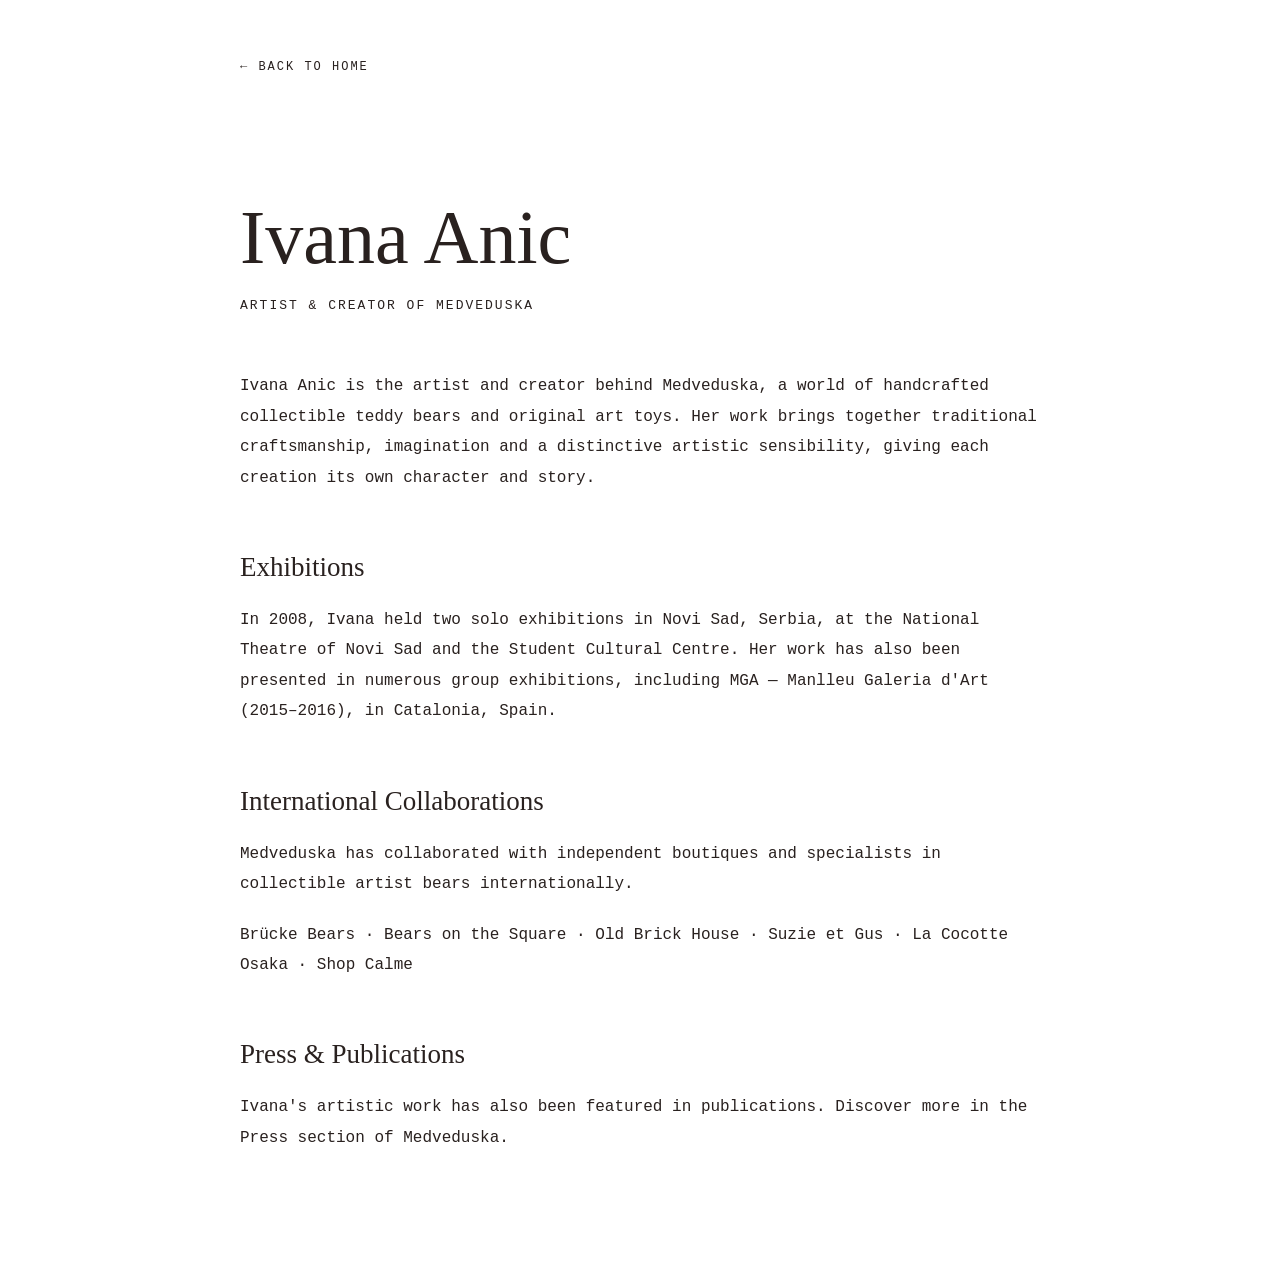
==== about.html @ b2681ceb "Rename about to about.html" ====
<!DOCTYPE html>
<html lang="en">
<head>
  <meta charset="UTF-8">
  <meta name="viewport" content="width=device-width, initial-scale=1">
  <title>About Ivana Anic | Medveduska</title>
  <link rel="stylesheet" href="styles.css">

  <style>
    .about-page {
      max-width: 850px;
      margin: 0 auto;
      padding: 55px 25px 100px;
    }

    .about-back {
      display: inline-block;
      margin-bottom: 55px;
      color: inherit;
      text-decoration: none;
      font-size: 12px;
      letter-spacing: 2px;
    }

    .about-page h1 {
      font-family: Georgia, serif;
      font-size: clamp(42px, 7vw, 76px);
      font-weight: normal;
      margin-bottom: 5px;
    }

    .about-subtitle {
      font-size: 13px;
      letter-spacing: 2px;
      text-transform: uppercase;
      margin-bottom: 55px;
    }

    .about-page h2 {
      font-family: Georgia, serif;
      font-size: 27px;
      font-weight: normal;
      margin-top: 55px;
      margin-bottom: 18px;
    }

    .about-page p {
      font-size: 16px;
      line-height: 1.9;
      margin-bottom: 20px;
    }

    .about-links {
      line-height: 2.2;
    }

    .about-links a,
    .press-link {
      color: inherit;
      text-underline-offset: 4px;
    }
  </style>
</head>

<body>
  <main class="about-page">

    <a class="about-back" href="index.html">← BACK TO HOME</a>

    <h1>Ivana Anic</h1>
    <div class="about-subtitle">Artist & Creator of Medveduska</div>

    <p>
      Ivana Anic is the artist and creator behind Medveduska,
      a world of handcrafted collectible teddy bears and original
      art toys. Her work brings together traditional craftsmanship,
      imagination and a distinctive artistic sensibility, giving
      each creation its own character and story.
    </p>

    <h2>Exhibitions</h2>

    <p>
      In 2008, Ivana held two solo exhibitions in Novi Sad, Serbia,
      at the National Theatre of Novi Sad and the Student Cultural Centre.
      Her work has also been presented in numerous group exhibitions,
      including MGA — Manlleu Galeria d'Art (2015–2016),
      in Catalonia, Spain.
    </p>

    <h2>International Collaborations</h2>

    <p>
      Medveduska has collaborated with independent boutiques
      and specialists in collectible artist bears internationally.
    </p>

    <p class="about-links">
      <a href="https://www.instagram.com/brucke_bears/" target="_blank" rel="noopener noreferrer">Brücke Bears</a> ·
      <a href="https://www.instagram.com/bears_on_the_square/" target="_blank" rel="noopener noreferrer">Bears on the Square</a> ·
      <a href="https://www.instagram.com/oldbrickhouse/" target="_blank" rel="noopener noreferrer">Old Brick House</a> ·
      <a href="https://www.instagram.com/suzieetgus/" target="_blank" rel="noopener noreferrer">Suzie et Gus</a> ·
      <a href="https://www.instagram.com/lacocotte.osaka/" target="_blank" rel="noopener noreferrer">La Cocotte Osaka</a> ·
      <a href="https://www.instagram.com/shop.calme/" target="_blank" rel="noopener noreferrer">Shop Calme</a>
    </p>

    <h2>Press & Publications</h2>

    <p>
      Ivana's artistic work has also been featured in publications.
      Discover more in the Press section of Medveduska.
    </p>

  </main>
</body>
</html>
---- styles.css ----
:root{--ink:#29211f;--muted:#6f6660;--line:#b8b1aa;--paper:#fff;--serif:"Libre Caslon Display",Georgia,serif;--type:"Courier Prime","Courier New",monospace}
*{box-sizing:border-box}html{scroll-behavior:smooth}body{margin:0;background:var(--paper);color:var(--ink);font-family:var(--type);font-size:16px;line-height:1.45}img{display:block;max-width:100%}a{color:inherit;text-decoration:none}.shell{width:min(1180px,calc(100% - 64px));margin-inline:auto}.site-header{height:96px;display:grid;grid-template-columns:1fr auto;align-items:center;gap:30px}.nav{display:flex;justify-content:center;gap:40px;font-size:13px}.nav a{padding:10px 0;white-space:nowrap}.nav a.active{border-bottom:1px solid var(--ink)}.header-tools{display:flex;align-items:center;gap:24px;font-size:13px}.instagram{font-family:Arial,sans-serif;font-size:29px;line-height:1}.brand-mobile,.menu-button{display:none}.hero{min-height:650px;border-bottom:1px solid var(--line);display:grid;grid-template-columns:38% 62%;align-items:end;overflow:hidden}.hero-copy{align-self:center;padding:30px 0 60px 20px;z-index:2}.eyebrow{font-size:15px;letter-spacing:.04em;margin:0 0 24px}.tiny-rule{display:block;width:28px;border-top:1px solid var(--ink);margin:0 0 25px}.hero h1{font-family:var(--serif);font-weight:400;font-size:clamp(64px,7vw,96px);line-height:.95;letter-spacing:.01em;margin:0 0 35px}.hero h2{font-family:var(--type);font-weight:400;font-size:26px;line-height:1.55;letter-spacing:.02em;margin:0 0 32px}.intro{font-size:17px;line-height:1.55;margin:0 0 36px}.outline-button{width:290px;height:55px;border:1px solid #777;display:flex;align-items:center;justify-content:center;gap:26px;font-size:14px;letter-spacing:.06em;transition:.2s}.outline-button:hover{background:#29211f;color:#fff}.hero-art{height:650px;position:relative;display:flex;align-items:flex-end;justify-content:center}.hero-art>img{width:min(680px,100%);height:620px;object-fit:contain;object-position:center bottom}.hero-note{position:absolute;right:0;top:110px;text-align:center;font-size:20px;line-height:1.55}.hero-note .star{display:block;font-family:Georgia,serif;font-size:45px;margin-bottom:18px;color:#73542c}.hero-note p{margin:0}.feature-grid{padding:28px 0 55px;display:grid;grid-template-columns:repeat(3,1fr);gap:42px}.feature-card img{width:100%;aspect-ratio:1.12/1;object-fit:cover;background:#fafafa}.feature-card span{display:flex;justify-content:space-between;border-bottom:1px solid #aaa;padding:17px 2px 11px;font-size:15px;letter-spacing:.03em}.feature-card b{font-weight:400}.press{border-top:0;padding:5px 0 55px;display:grid;grid-template-columns:250px 1fr;gap:55px}.press-copy{position:relative;padding-top:20px}.press-copy h2{font-family:var(--serif);font-size:42px;font-weight:400;letter-spacing:.05em;margin:0 0 10px}.press-copy p{font-size:14px}.outline-button.small{width:190px;height:44px;font-size:12px;margin-top:28px}.botanical{font-family:Georgia,serif;font-size:28px;line-height:.7;margin:42px 0 0 18px;color:#8c6030;transform:rotate(-8deg);width:max-content}.dreams{margin:0 0 0 72px!important;transform:rotate(-8deg);font-size:16px!important;line-height:1.4!important}.press-grid{display:grid;grid-template-columns:repeat(4,1fr);gap:34px}.press-grid article img{width:100%;aspect-ratio:.76;object-fit:cover}.press-grid article p{font-size:13px;line-height:1.45}.footer-line{height:100px;border-top:1px solid var(--line);display:flex;justify-content:flex-end;align-items:flex-start;gap:16px;padding-top:4px;font-size:22px}.sr-only{position:absolute;width:1px;height:1px;padding:0;margin:-1px;overflow:hidden;clip:rect(0,0,0,0);white-space:nowrap;border:0}
@media(max-width:980px){.site-header{height:76px;grid-template-columns:1fr auto auto}.brand-mobile,.menu-button{display:block}.brand-mobile{font-size:14px}.menu-button{border:0;background:none;font:inherit;font-size:13px}.nav{position:absolute;top:76px;left:0;right:0;background:#fff;z-index:10;display:none;flex-direction:column;gap:0;padding:20px 32px;border-bottom:1px solid var(--line)}.nav.open{display:flex}.header-tools{gap:12px}.hero{grid-template-columns:42% 58%;min-height:auto}.hero-copy{padding:65px 0 10px}.hero-art{height:600px}.hero-art>img{height:580px}.hero-note{right:3%;top:70px}.feature-grid{gap:20px}.press{grid-template-columns:1fr}.press-grid{gap:20px}}

@media(max-width:430px){.hero h1{font-size:56px}.press-grid{grid-template-columns:1fr 1fr;gap:16px}.press-grid article p{font-size:11px}}

@media (max-width: 700px) {
  .hero {
  grid-template-columns: 42% 58%;
  align-items: center;
}
.hero h1 {
  font-size: 30px;
}

.hero h2 {
  font-size: 14px;
}

.hero .intro {
  font-size: 11px;
}
  .hero-copy {
    padding-left: 0;
  }

  .hero-art img {
    width: 100%;
    height: auto;
    object-fit: contain;
  }

  .feature-grid {
    grid-template-columns: repeat(3, minmax(0, 1fr));
    gap: 12px;
  }

  .feature-card img {
    width: 100%;
    height: auto;
    object-fit: contain;
  }
}
@media (max-width: 700px) {
  .hero {
    display: grid;
    grid-template-columns: 42% 58%;
    align-items: center;
  }

  .hero-copy {
    grid-column: 1;
    grid-row: 1;
    min-width: 0;
  }

  .hero-art {
    grid-column: 2;
    grid-row: 1;
    min-width: 0;
  }
}
@media (max-width: 700px) {
  .hero.shell {
    display: grid !important;
    grid-template-columns: minmax(0, 42%) minmax(0, 58%) !important;
    align-items: center;
  }

  .hero-copy {
    grid-column: 1 !important;
    grid-row: 1 !important;
    min-width: 0;
  }

  .hero-art {
    grid-column: 2 !important;
    grid-row: 1 !important;
    min-width: 0;
  }

  .hero-art img {
    width: 100%;
    height: auto;
  }
}
@media (max-width: 700px) {
  .hero-art {
    width: 58%;
    height: auto;
    margin-left: auto;
    position: relative;
  }

  .hero-art img {
    width: 100%;
    height: auto;
    object-fit: contain;
  }

  .hero-note {
    position: absolute;
    right: 0;
    top: 12%;
    font-size: 10px;
    line-height: 1.4;
  }
}
@media (max-width: 700px) {
 .hero-note {
  position: absolute !important;
  top: -45px !important;
  right: 0 !important;
  font-size: 11px !important;
  line-height: 1.5 !important;
}

  .hero-art {
    margin-top: 130px !important;
  }

  .hero-copy {
    position: relative;
    z-index: 2;
  }
}
@media (max-width: 700px) {
  .hero-art {
    width: 68% !important;
    margin-left: auto !important;
    margin-top: 145px !important;
  }

  .hero-note {
    top: -35px !important;
    right: 0 !important;
    width: 100% !important;
    white-space: nowrap !important;
    font-size: 9px !important;
    line-height: 1.2 !important;
    text-align: right !important;
  }

  .hero-note br {
    display: none !important;
  }
}
@media (min-width: 701px) {
  .hero-note {
    top: 110px !important;
    right: 0 !important;
    width: auto !important;
    white-space: normal !important;
    text-align: center !important;
    font-size: 20px !important;
    line-height: 1.55 !important;
  }
}
@media (max-width: 700px) {
  .hero-note {
    width: 100% !important;
    white-space: normal !important;
    overflow: visible !important;
    text-align: center !important;
    font-size: 11px !important;
  }

  .hero-note br {
    display: block !important;
  }
}
@media (max-width: 700px) {
  .site-header {
    grid-template-columns: auto auto 1fr !important;
    gap: 10px !important;
  }

  .header-tools {
    gap: 8px !important;
    justify-content: flex-end;
    min-width: 0;
  }

  .header-tools span {
    display: inline-flex !important;
    align-items: center;
    gap: 3px;
    white-space: nowrap;
  }

  .header-tools button {
    font-size: 10px;
    padding: 2px 3px;
  }

  .header-tools .instagram {
    font-size: 20px;
  }

  .header-tools .shop-link {
    font-size: 10px;
  }

  .brand-mobile,
  .menu-button {
    font-size: 10px;
  }
}
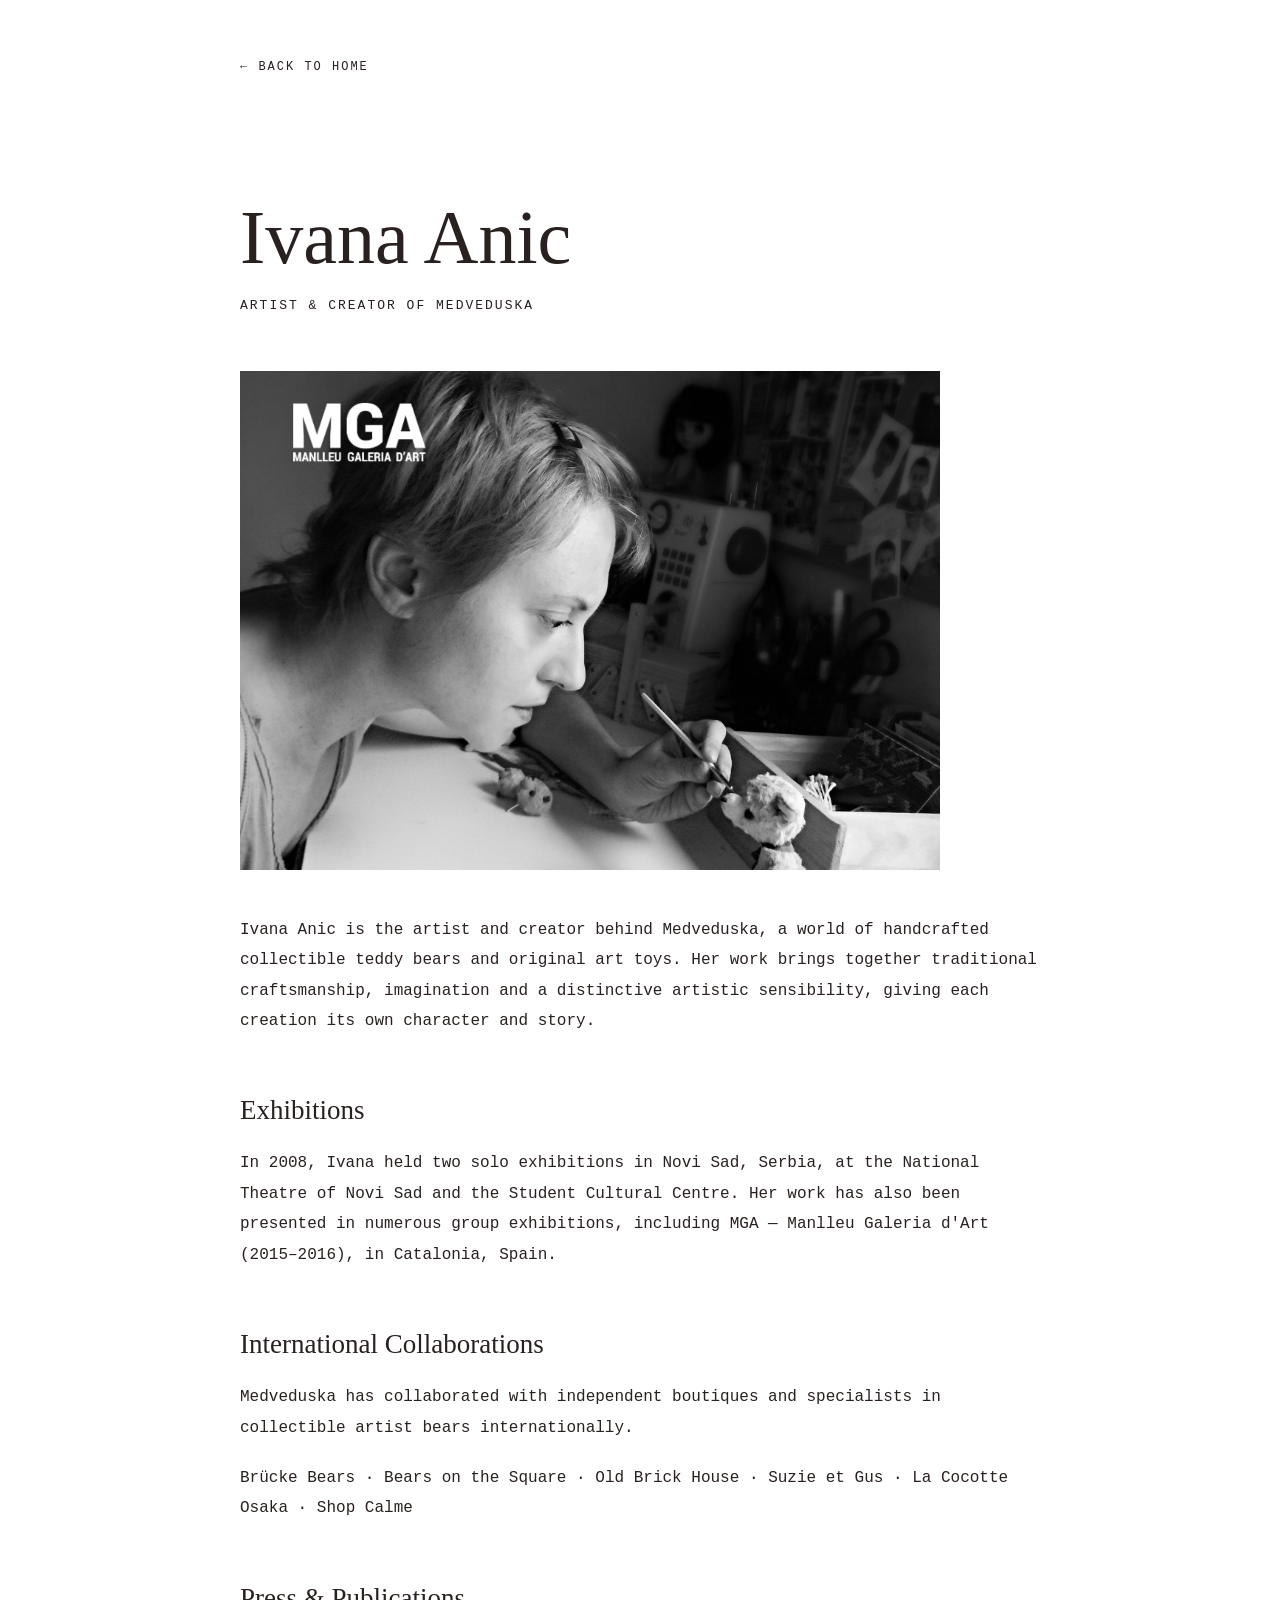
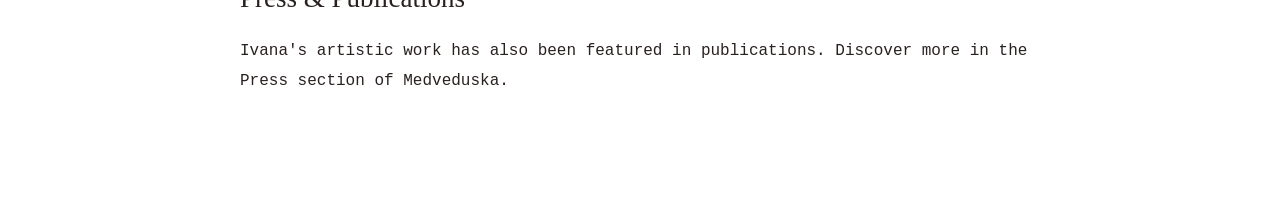
==== commit c7afb053: "Update about.html" ====
--- a/about.html
+++ b/about.html
@@ -69,7 +69,11 @@
 
     <h1>Ivana Anic</h1>
     <div class="about-subtitle">Artist & Creator of Medveduska</div>
-
+<img
+  src="ivana-anic.png"
+  alt="Ivana Anic creating a teddy bear in her studio"
+  style="display:block; width:100%; max-width:700px; height:auto; margin:35px 0 45px;"
+>
     <p>
       Ivana Anic is the artist and creator behind Medveduska,
       a world of handcrafted collectible teddy bears and original
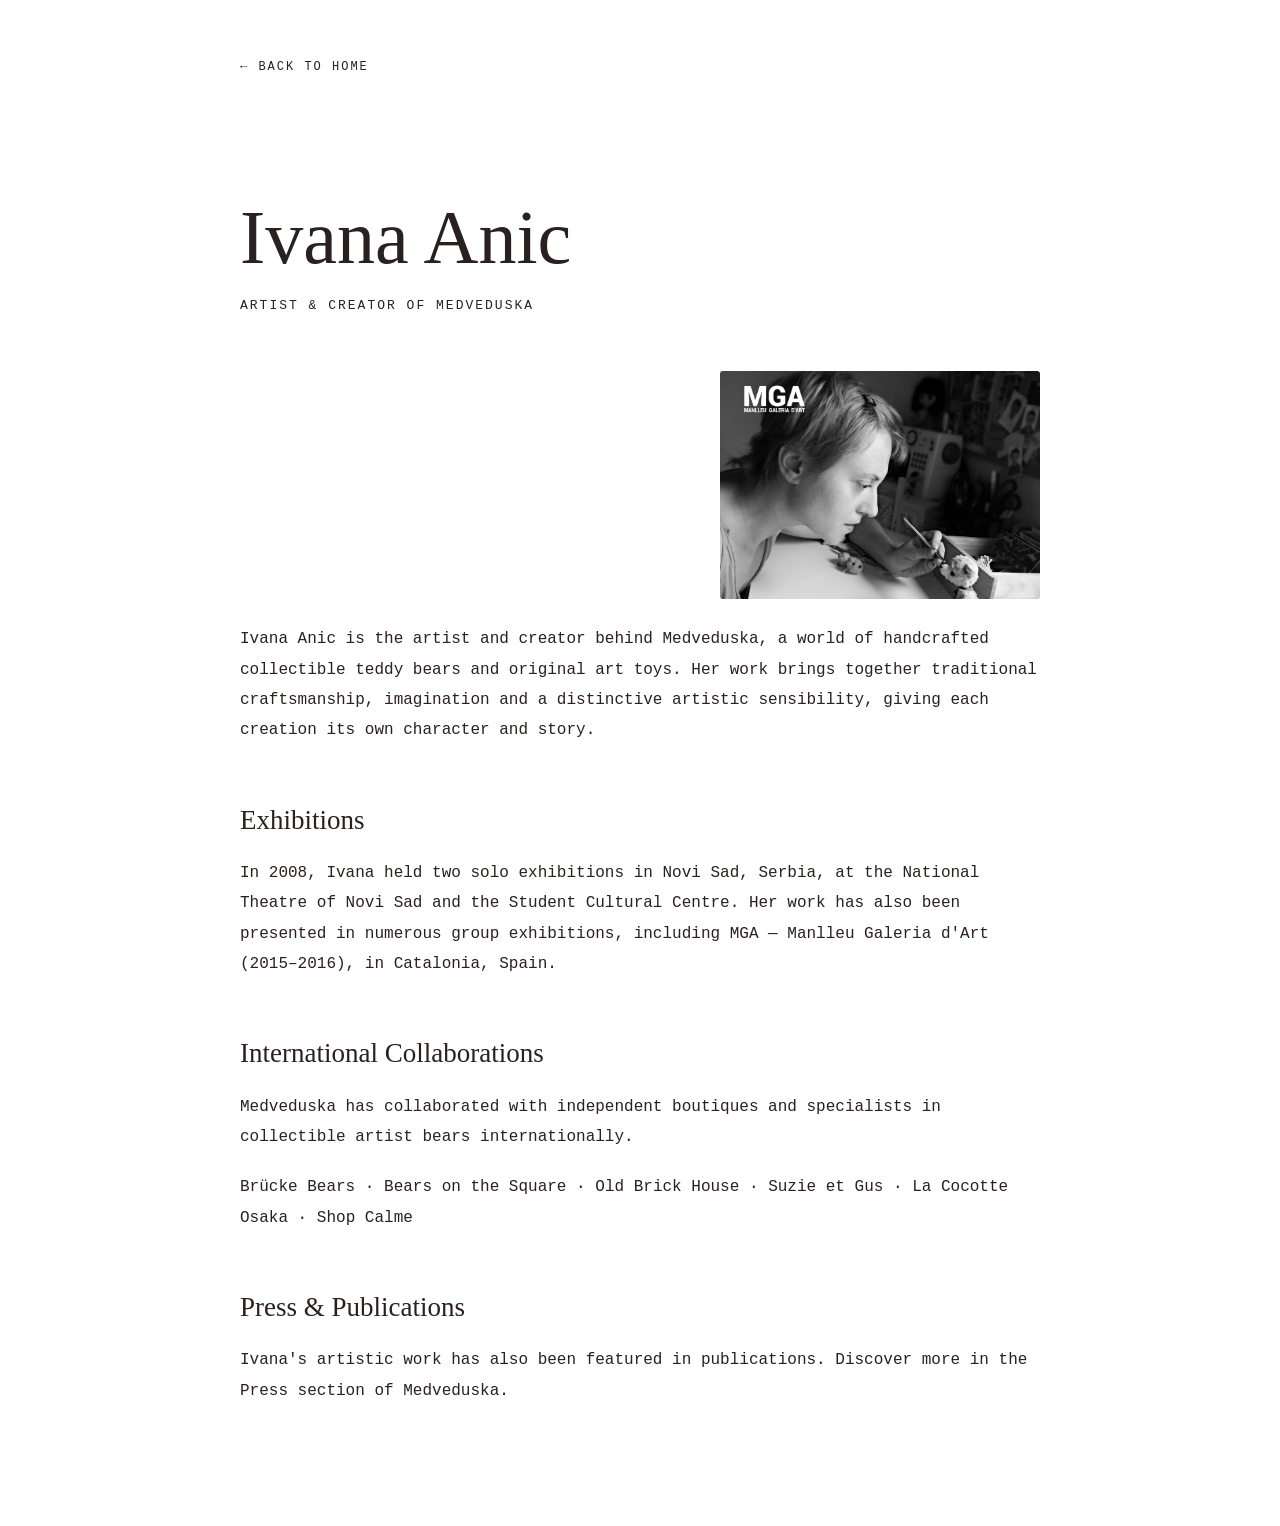
==== commit 76cc2081: "Update about.html" ====
--- a/about.html
+++ b/about.html
@@ -72,7 +72,7 @@
 <img
   src="ivana-anic.png"
   alt="Ivana Anic creating a teddy bear in her studio"
-  style="display:block; width:100%; max-width:700px; height:auto; margin:35px 0 45px;"
+  style="display:block; width:42%; max-width:320px; height:auto; margin:15px 0 25px auto; border-radius:3px;"
 >
     <p>
       Ivana Anic is the artist and creator behind Medveduska,
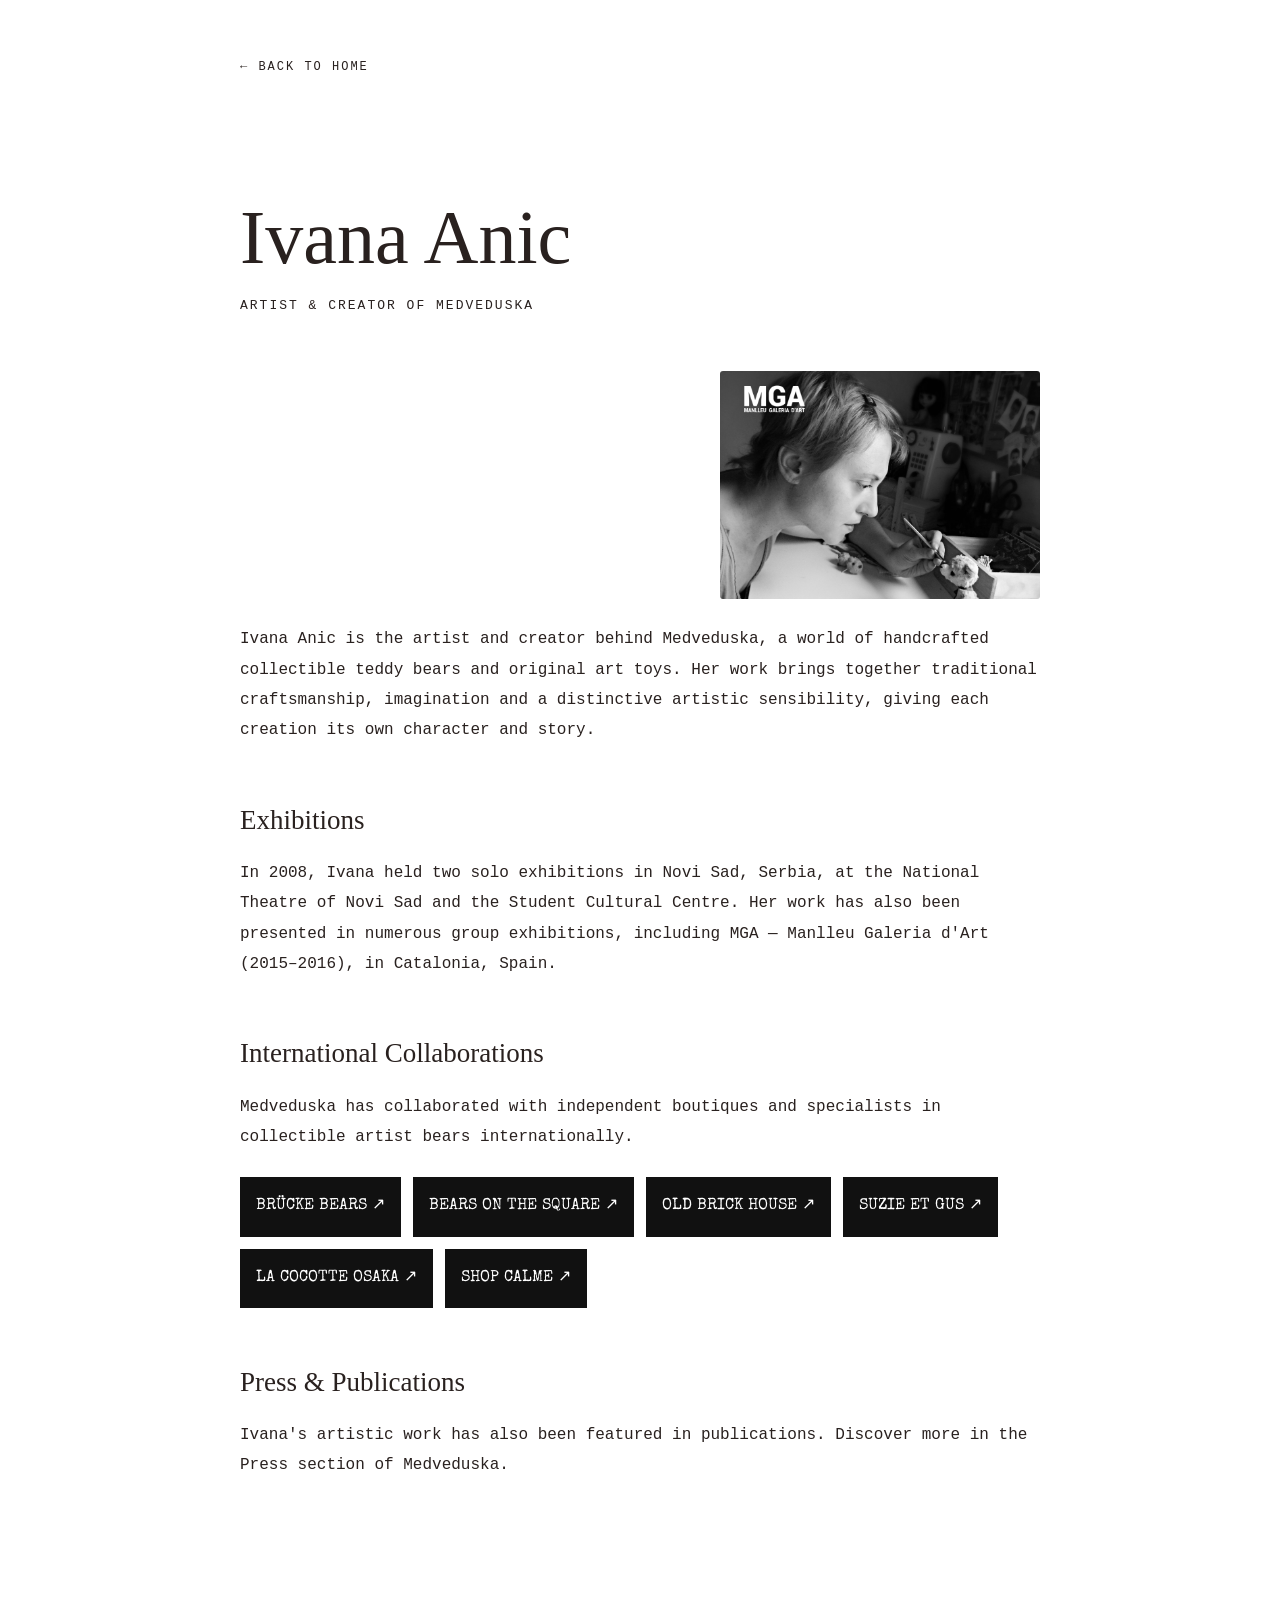
==== commit 0d040ffe: "Update about.html" ====
--- a/about.html
+++ b/about.html
@@ -5,7 +5,7 @@
   <meta name="viewport" content="width=device-width, initial-scale=1">
   <title>About Ivana Anic | Medveduska</title>
   <link rel="stylesheet" href="styles.css">
-
+<link href="https://fonts.googleapis.com/css2?family=Special+Elite&display=swap" rel="stylesheet">
   <style>
     .about-page {
       max-width: 850px;
@@ -99,14 +99,21 @@
       and specialists in collectible artist bears internationally.
     </p>
 
-    <p class="about-links">
-      <a href="https://www.instagram.com/brucke_bears/" target="_blank" rel="noopener noreferrer">Brücke Bears</a> ·
-      <a href="https://www.instagram.com/bears_on_the_square/" target="_blank" rel="noopener noreferrer">Bears on the Square</a> ·
-      <a href="https://www.instagram.com/oldbrickhouse/" target="_blank" rel="noopener noreferrer">Old Brick House</a> ·
-      <a href="https://www.instagram.com/suzieetgus/" target="_blank" rel="noopener noreferrer">Suzie et Gus</a> ·
-      <a href="https://www.instagram.com/lacocotte.osaka/" target="_blank" rel="noopener noreferrer">La Cocotte Osaka</a> ·
-      <a href="https://www.instagram.com/shop.calme/" target="_blank" rel="noopener noreferrer">Shop Calme</a>
-    </p>
+    <div class="about-links" style="display:flex; flex-wrap:wrap; gap:12px; margin-top:25px;">
+
+  <a href="https://www.instagram.com/brucke_bears/" target="_blank" rel="noopener noreferrer" style="background:#111;color:#fff;padding:12px 16px;font-family:'Special Elite',monospace;text-decoration:none;">BRÜCKE BEARS ↗</a>
+
+  <a href="https://www.instagram.com/bears_on_the_square/" target="_blank" rel="noopener noreferrer" style="background:#111;color:#fff;padding:12px 16px;font-family:'Special Elite',monospace;text-decoration:none;">BEARS ON THE SQUARE ↗</a>
+
+  <a href="https://www.instagram.com/oldbrickhouse/" target="_blank" rel="noopener noreferrer" style="background:#111;color:#fff;padding:12px 16px;font-family:'Special Elite',monospace;text-decoration:none;">OLD BRICK HOUSE ↗</a>
+
+  <a href="https://www.instagram.com/suzieetgus/" target="_blank" rel="noopener noreferrer" style="background:#111;color:#fff;padding:12px 16px;font-family:'Special Elite',monospace;text-decoration:none;">SUZIE ET GUS ↗</a>
+
+  <a href="https://www.instagram.com/lacocotte.osaka/" target="_blank" rel="noopener noreferrer" style="background:#111;color:#fff;padding:12px 16px;font-family:'Special Elite',monospace;text-decoration:none;">LA COCOTTE OSAKA ↗</a>
+
+  <a href="https://www.instagram.com/shop.calme/" target="_blank" rel="noopener noreferrer" style="background:#111;color:#fff;padding:12px 16px;font-family:'Special Elite',monospace;text-decoration:none;">SHOP CALME ↗</a>
+
+</div>
 
     <h2>Press & Publications</h2>
 
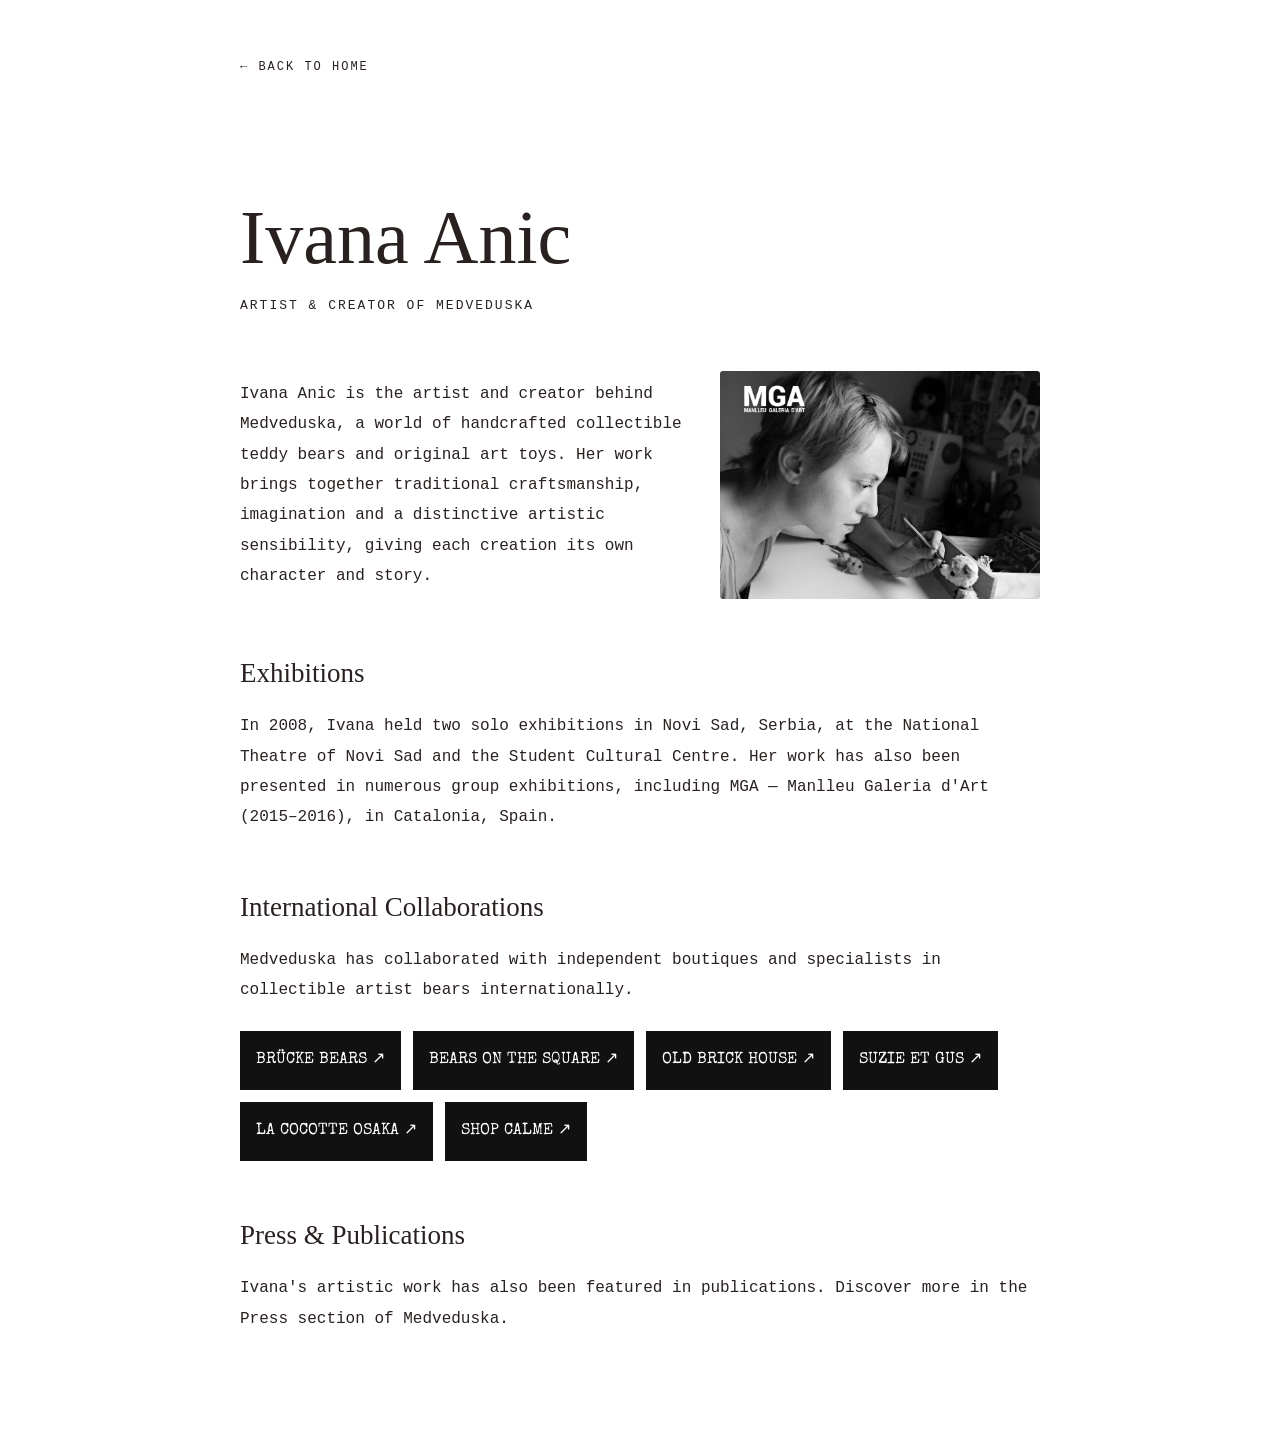
==== commit e06f1321: "Update about.html" ====
--- a/about.html
+++ b/about.html
@@ -59,7 +59,42 @@
       color: inherit;
       text-underline-offset: 4px;
     }
-  </style>
+ .about-intro {
+  display: flex;
+  align-items: center;
+  gap: 35px;
+  margin-top: 30px;
+}
+
+.about-intro-text {
+  flex: 1;
+}
+
+.about-intro-text p {
+  margin: 0;
+}
+
+.about-intro-photo {
+  width: 42%;
+  max-width: 320px;
+  height: auto;
+  border-radius: 3px;
+}
+
+@media (max-width: 650px) {
+  .about-intro {
+    flex-direction: column-reverse;
+    align-items: stretch;
+    gap: 20px;
+  }
+
+  .about-intro-photo {
+    width: 100%;
+    max-width: 320px;
+    align-self: center;
+  }
+  }
+ </style>
 </head>
 
 <body>
@@ -69,11 +104,8 @@
 
     <h1>Ivana Anic</h1>
     <div class="about-subtitle">Artist & Creator of Medveduska</div>
-<img
-  src="ivana-anic.png"
-  alt="Ivana Anic creating a teddy bear in her studio"
-  style="display:block; width:42%; max-width:320px; height:auto; margin:15px 0 25px auto; border-radius:3px;"
->
+<div class="about-intro">
+  <div class="about-intro-text">
     <p>
       Ivana Anic is the artist and creator behind Medveduska,
       a world of handcrafted collectible teddy bears and original
@@ -81,6 +113,14 @@
       imagination and a distinctive artistic sensibility, giving
       each creation its own character and story.
     </p>
+  </div>
+
+  <img
+    src="ivana-anic.png"
+    alt="Ivana Anic creating a teddy bear in her studio"
+    class="about-intro-photo"
+  >
+</div>
 
     <h2>Exhibitions</h2>
 
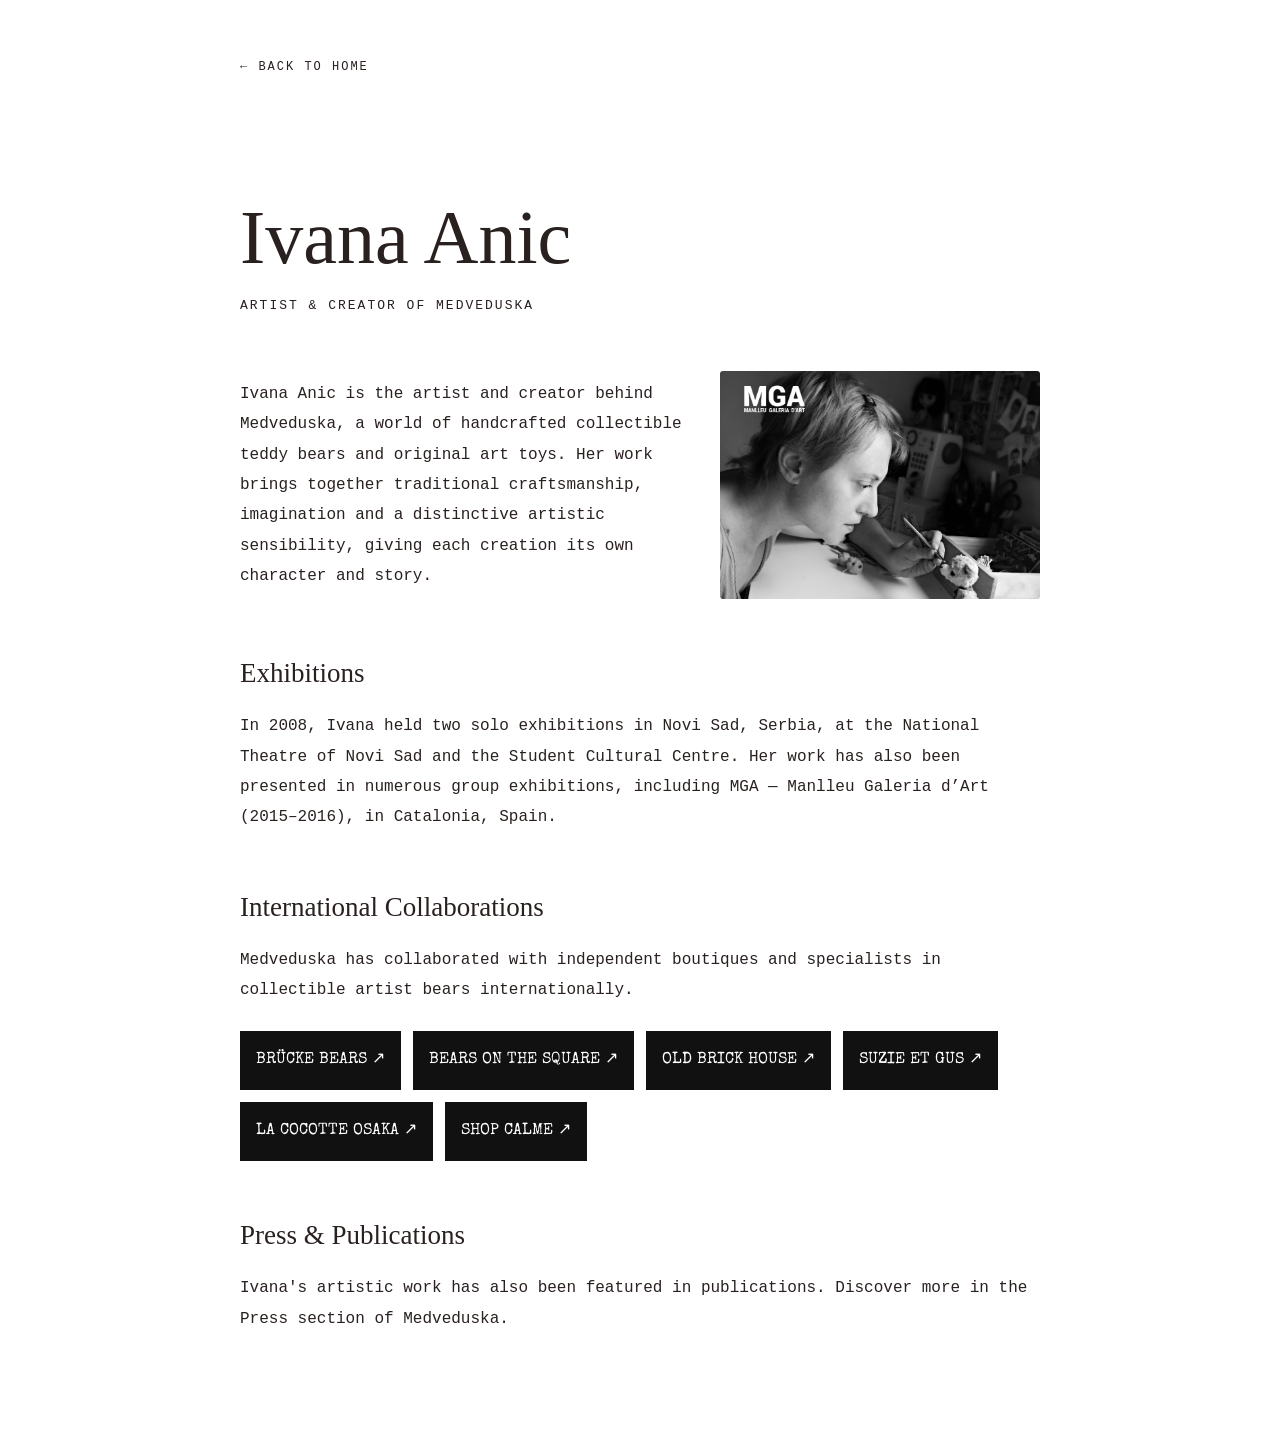
==== commit b9d4160c: "Update about.html" ====
--- a/about.html
+++ b/about.html
@@ -163,5 +163,58 @@
     </p>
 
   </main>
+<script>
+  const aboutTranslations = {
+    en: {
+      subtitle: 'Artist & Creator of Medveduska',
+      bio: 'Ivana Anic is the artist and creator behind Medveduska, a world of handcrafted collectible teddy bears and original art toys. Her work brings together traditional craftsmanship, imagination and a distinctive artistic sensibility, giving each creation its own character and story.',
+      exhibitions: 'Exhibitions',
+      exhibitionsText: 'In 2008, Ivana held two solo exhibitions in Novi Sad, Serbia, at the National Theatre of Novi Sad and the Student Cultural Centre. Her work has also been presented in numerous group exhibitions, including MGA — Manlleu Galeria d’Art (2015–2016), in Catalonia, Spain.',
+      collaborations: 'International Collaborations',
+      collaborationsText: 'Medveduska has collaborated with independent boutiques and specialists in collectible artist bears internationally.',
+      press: 'Press & Publications',
+      pressText: "Ivana's artistic work has also been featured in publications. Discover more in the Press section of Medveduska."
+    },
+    es: {
+      subtitle: 'Artista y creadora de Medveduska',
+      bio: 'Ivana Anic es la artista y creadora de Medveduska, un universo de ositos de autor y art toys originales, elaborados a mano. Su trabajo une la artesanía tradicional, la imaginación y una sensibilidad artística propia, dando a cada creación su carácter y su historia.',
+      exhibitions: 'Exposiciones',
+      exhibitionsText: 'En 2008, Ivana realizó dos exposiciones individuales en Novi Sad, Serbia, en el Teatro Nacional de Novi Sad y el Centro Cultural de Estudiantes. También ha participado en numerosas exposiciones colectivas, entre ellas MGA — Manlleu Galeria d’Art (2015–2016), en Cataluña, España.',
+      collaborations: 'Colaboraciones internacionales',
+      collaborationsText: 'Medveduska ha colaborado internacionalmente con tiendas independientes y especialistas en ositos de autor y de colección.',
+      press: 'Prensa y publicaciones',
+      pressText: 'El trabajo artístico de Ivana también ha aparecido en diversas publicaciones. Descubre más en la sección PRESS de Medveduska.'
+    },
+    ja: {
+      subtitle: 'アーティスト・Medveduska 創設者',
+      bio: 'Ivana Anic は、手作りのコレクターズテディベアやオリジナルアートトイを制作する Medveduska のアーティストです。伝統的な手仕事と想像力、独自の芸術的感性を融合させ、一つひとつの作品に個性と物語を吹き込んでいます。',
+      exhibitions: '展覧会',
+      exhibitionsText: '2008年、セルビアのノヴィ・サドにあるセルビア国立劇場および学生文化センターで、2回の個展を開催しました。また、スペイン・カタルーニャ州の MGA — Manlleu Galeria d’Art（2015〜2016年）をはじめ、数多くのグループ展にも参加しています。',
+      collaborations: '国際的なコラボレーション',
+      collaborationsText: 'Medveduska は、世界各地の独立系ショップやアーティストベアの専門店と協力してきました。',
+      press: 'メディア掲載・出版物',
+      pressText: 'Ivana の作品はさまざまな出版物でも紹介されています。詳しくは Medveduska の PRESS セクションをご覧ください。'
+    }
+  };
+
+  const selectedLanguage = localStorage.getItem('medveduska-language') || 'en';
+  const t = aboutTranslations[selectedLanguage] || aboutTranslations.en;
+
+  document.documentElement.lang = selectedLanguage;
+
+  document.querySelector('.about-subtitle').textContent = t.subtitle;
+  document.querySelector('.about-intro-text p').textContent = t.bio;
+
+  const headings = document.querySelectorAll('.about-page h2');
+  const paragraphs = document.querySelectorAll('.about-page > p');
+
+  headings[0].textContent = t.exhibitions;
+  headings[1].textContent = t.collaborations;
+  headings[2].textContent = t.press;
+
+  paragraphs[0].textContent = t.exhibitionsText;
+  paragraphs[1].textContent = t.collaborationsText;
+  paragraphs[2].textContent = t.pressText;
+</script>
 </body>
 </html>
